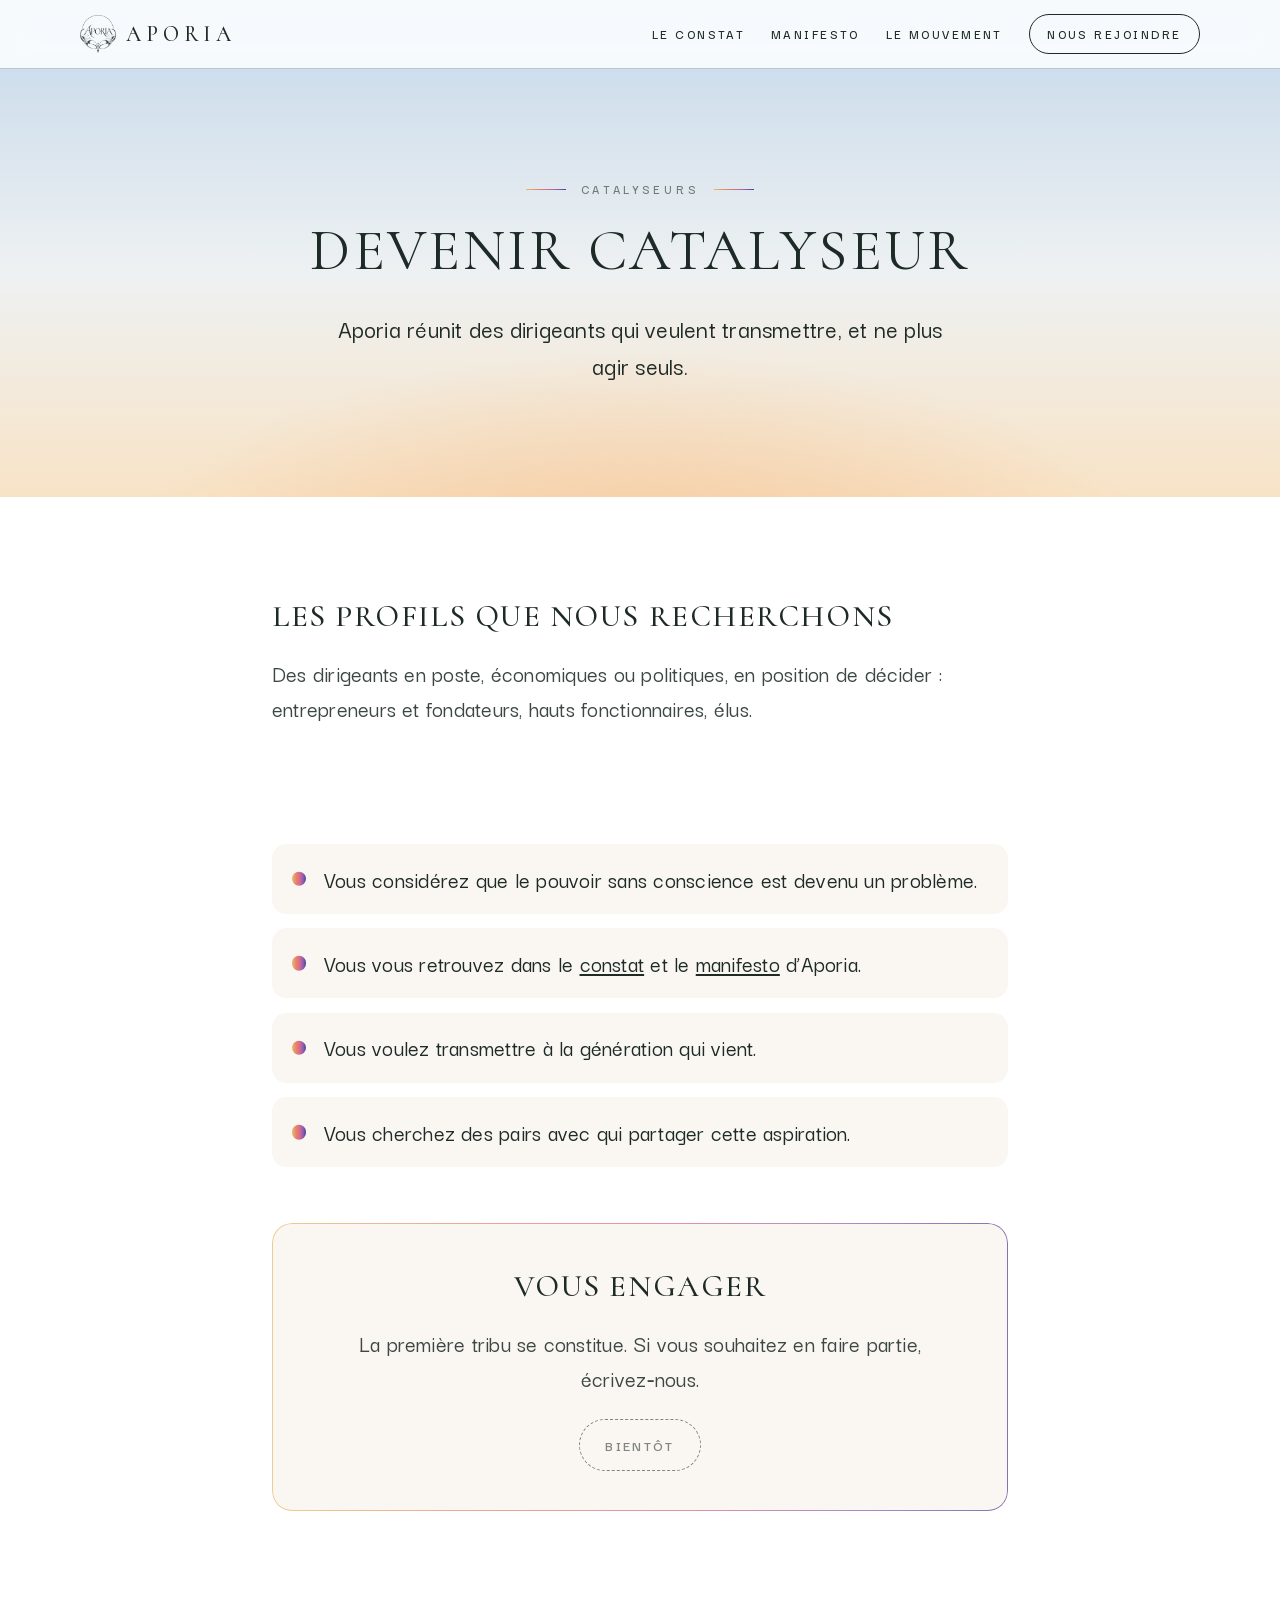
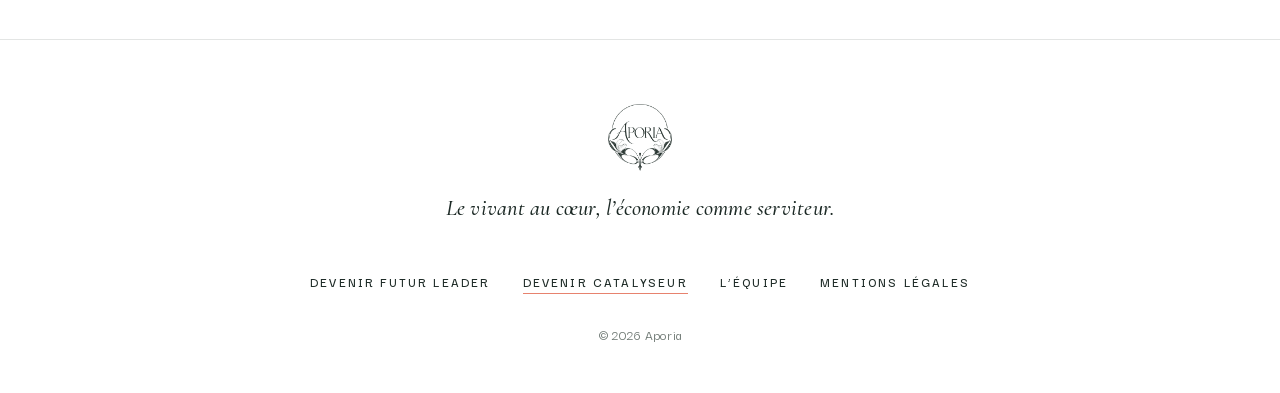
==== catalyseur.html @ 9ee95d1a "Contenu v2 validé : page principale en 6 sections et 4 pages annexes Page principale : accroche, con" ====
<!doctype html>
<html lang="fr" class="no-js">
<head>
  <meta charset="utf-8">
  <meta name="viewport" content="width=device-width, initial-scale=1, viewport-fit=cover">
  <title>Devenir catalyseur · Aporia</title>
  <meta name="description" content="Aporia réunit des dirigeants qui veulent transmettre, et ne plus agir seuls.">
  <meta name="theme-color" content="#f6efe6">

  <meta property="og:type" content="website">
  <meta property="og:locale" content="fr_FR">
  <meta property="og:title" content="Devenir catalyseur · Aporia">
  <meta property="og:description" content="Aporia réunit des dirigeants qui veulent transmettre, et ne plus agir seuls.">
  <meta property="og:image" content="/assets/img/og-image.jpg">
  <meta name="twitter:card" content="summary_large_image">

  <link rel="icon" type="image/png" href="/assets/img/favicon.png">
  <link rel="apple-touch-icon" href="/assets/img/apple-touch-icon.png">
  <link rel="preload" href="/assets/fonts/cormorant.woff2" as="font" type="font/woff2" crossorigin>
  <link rel="preload" href="/assets/fonts/darker-grotesque.woff2" as="font" type="font/woff2" crossorigin>
  <link rel="stylesheet" href="/css/style.css">
  <!-- Pas de "defer" : le script doit poser la classe "js" avant le premier affichage -->
  <script src="/js/main.js"></script>
</head>
<body>
  <a class="skip-link" href="#contenu">Aller au contenu</a>
  <div class="progress" aria-hidden="true"><span></span></div>

  <!-- ============================================================ EN-TÊTE -->
  <header class="site-header" data-header>
    <div class="site-header__inner">
      <a class="brand" href="/" aria-label="Aporia, page d’accueil">
        <img src="/assets/img/logo.png" alt="" width="454" height="480">
        <span>Aporia</span>
      </a>
      <button class="nav-toggle" type="button" aria-expanded="false" aria-controls="menu" data-nav-toggle>
        <span class="visually-hidden">Menu</span><span class="nav-toggle__bar"></span>
      </button>
      <nav class="nav" id="menu" aria-label="Navigation principale">
        <a href="/#constat">Le constat</a>
        <a href="/#manifesto">Manifesto</a>
        <a href="/#mouvement">Le mouvement</a>
        <a class="nav__cta" href="/#rejoindre">Nous rejoindre</a>
      </nav>
    </div>
  </header>

  <main id="contenu">
    <header class="page-hero">
      <p class="kicker kicker--center">Catalyseurs</p>
      <h1 class="title">Devenir catalyseur</h1>
      <p class="lead">Aporia réunit des dirigeants qui veulent transmettre, et ne plus agir seuls.</p>
    </header>

    <section class="page">
      <div class="container container--text">
        <h2 data-reveal>Les profils que nous recherchons</h2>
        <p data-reveal>Des dirigeants en poste, économiques ou politiques, en position de décider : entrepreneurs et fondateurs, hauts fonctionnaires, élus.</p>

        <h2 data-reveal>Vous reconnaissez‑vous ?</h2>
        <ul class="checklist">
          <li data-reveal style="--i:0">Vous considérez que le pouvoir sans conscience est devenu un problème.</li>
          <li data-reveal style="--i:1">Vous vous retrouvez dans le <a href="/#constat">constat</a> et le <a href="/#manifesto">manifesto</a> d’Aporia.</li>
          <li data-reveal style="--i:2">Vous voulez transmettre à la génération qui vient.</li>
          <li data-reveal style="--i:3">Vous cherchez des pairs avec qui partager cette aspiration.</li>
        </ul>

        <div class="notice" data-reveal>
          <h2>Vous engager</h2>
          <p>La première tribu se constitue. Si vous souhaitez en faire partie, écrivez‑nous.</p>
          <p><a class="btn" data-contact="Devenir catalyseur" href="/#rejoindre">Nous écrire</a></p>
        </div>
      </div>
    </section>
  </main>

  <!-- ============================================================ PIED DE PAGE -->
  <footer class="site-footer">
    <div class="container site-footer__inner">
      <a href="/" aria-label="Aporia, page d’accueil"><img src="/assets/img/logo.png" alt="Aporia" width="454" height="480" loading="lazy"></a>
      <p class="site-footer__baseline">Le vivant au cœur, l’économie comme serviteur.</p>
      <ul class="footer-links">
        <li><a href="/futur-leader.html">Devenir futur leader</a></li>
        <li><a href="/catalyseur.html" aria-current="page">Devenir catalyseur</a></li>
        <li><a href="/equipe.html">L’équipe</a></li>
        <li><a href="/mentions-legales.html">Mentions légales</a></li>
      </ul>
      <p class="site-footer__note">© <span data-year>2026</span> Aporia</p>
    </div>
  </footer>
</body>
</html>
---- css/style.css ----
/* ==========================================================================
   APORIA · feuille de style (commune à toutes les pages)
   Charte issue du deck : ciel d'aube (bleu, or, corail, violet), titres en
   capitales serif fines, texte en grotesque aérée, beaucoup de blanc.

   1. Polices        5. En-tête           9. Le mouvement      13. Pages annexes
   2. Variables      6. Accueil (ciel)   10. Contact (aube)    14. Animations
   3. Base           7. Sections         11. Pied de page      15. Responsive
   4. Utilitaires    8. Manifesto        12. Le nom
   ========================================================================== */

/* 1. Polices (hébergées sur le site, aucun appel externe) ----------------- */
@font-face {
  font-family: "Cormorant";
  src: url("../assets/fonts/cormorant.woff2") format("woff2");
  font-weight: 300 600; font-style: normal; font-display: swap;
}
@font-face {
  font-family: "Cormorant";
  src: url("../assets/fonts/cormorant-italic.woff2") format("woff2");
  font-weight: 300 600; font-style: italic; font-display: swap;
}
@font-face {
  font-family: "Darker Grotesque";
  src: url("../assets/fonts/darker-grotesque.woff2") format("woff2");
  font-weight: 300 700; font-style: normal; font-display: swap;
}

/* 2. Variables : modifier ici couleurs, polices et espacements ------------ */
:root {
  /* Encre et papier */
  --ink: #1d2a26;          /* vert très sombre des titres du deck */
  --ink-2: #3c4743;
  --muted: #6f7974;
  --line: rgba(29, 42, 38, .12);
  --paper: #ffffff;
  --paper-warm: #faf6f1;
  --night: #16152a;
  --night-2: #24203f;

  /* Ciel d'aube */
  --sky: #a9c5e0;
  --gold: #e8bc66;
  --coral: #e7826e;
  --rose: #d76b88;
  --violet: #8d5cb6;
  --indigo: #4f3f97;
  --dawn: linear-gradient(90deg, var(--gold), var(--coral) 30%, var(--rose) 55%, var(--violet) 80%, var(--indigo));

  /* Typographie */
  --serif: "Cormorant", "Cormorant Garamond", Garamond, Georgia, serif;
  --sans: "Darker Grotesque", "Avenir Next", "Segoe UI", system-ui, sans-serif;
  --fs-body: clamp(1.25rem, 1.12rem + .45vw, 1.45rem);
  --fs-lead: clamp(1.3rem, 1.15rem + .6vw, 1.6rem);
  --fs-h2: clamp(2.2rem, 1.6rem + 2.6vw, 4rem);
  --fs-h3: clamp(1.5rem, 1.3rem + .8vw, 2rem);

  /* Mise en page */
  --gutter: clamp(1.25rem, 4vw, 3rem);
  --max: 72rem;
  --max-text: 46rem;
  --section-y: clamp(5rem, 10vw, 9rem);
  --radius: 1.25rem;
  --ease: cubic-bezier(.22, .61, .36, 1);
  --header-h: 4.25rem;
}

/* 3. Base ------------------------------------------------------------------ */
*, *::before, *::after { box-sizing: border-box; }
html { scroll-behavior: smooth; scroll-padding-top: var(--header-h); -webkit-text-size-adjust: 100%; }
body {
  margin: 0;
  background: var(--paper);
  color: var(--ink-2);
  font-family: var(--sans);
  font-size: var(--fs-body);
  font-weight: 500;
  line-height: 1.5;
  letter-spacing: .01em;
  text-rendering: optimizeLegibility;
  -webkit-font-smoothing: antialiased;
}
img { max-width: 100%; height: auto; display: block; }
a { color: inherit; }
h1, h2, h3, h4 { color: var(--ink); margin: 0; font-weight: 400; }
p { margin: 0 0 1em; }
sup { font-size: .55em; line-height: 0; vertical-align: .7em; }
strong { color: var(--ink); font-weight: 650; }
::selection { background: rgba(231, 130, 110, .25); }
:focus-visible { outline: 2px solid var(--coral); outline-offset: 3px; border-radius: 4px; }

/* 4. Utilitaires ----------------------------------------------------------- */
.container { width: 100%; max-width: var(--max); margin-inline: auto; padding-inline: var(--gutter); }
.container--text { max-width: calc(var(--max-text) + 2 * var(--gutter)); }
.visually-hidden { position: absolute !important; width: 1px; height: 1px; overflow: hidden; clip: rect(0 0 0 0); white-space: nowrap; }
.skip-link { position: absolute; left: 1rem; top: -4rem; z-index: 100; background: var(--ink); color: #fff; padding: .6rem 1rem; border-radius: .5rem; text-decoration: none; }
.skip-link:focus { top: 1rem; }

.kicker {
  display: inline-flex; align-items: center; gap: .9rem;
  margin: 0 0 1.25rem;
  font-family: var(--sans); font-size: .82rem; font-weight: 600; letter-spacing: .28em; text-transform: uppercase;
  color: var(--muted);
}
.kicker::before { content: ""; width: 2.5rem; height: 1px; background: var(--dawn); }
.kicker--light { color: rgba(255, 255, 255, .75); }
.kicker--center { display: flex; justify-content: center; }
.kicker--center::after { content: ""; width: 2.5rem; height: 1px; background: var(--dawn); }

.title {
  font-family: var(--serif);
  font-size: var(--fs-h2);
  font-weight: 400;
  line-height: 1.05;
  letter-spacing: .04em;
  text-transform: uppercase;
  text-wrap: balance;
}
.lead { font-size: var(--fs-lead); line-height: 1.45; color: var(--ink); max-width: 44rem; margin-top: 1.75rem; text-wrap: pretty; }
.prose p { text-wrap: pretty; }
.prose--narrow { max-width: var(--max-text); }

.statement {
  font-family: var(--serif); font-style: italic; font-weight: 400;
  font-size: clamp(1.5rem, 1.2rem + 1.2vw, 2.25rem); line-height: 1.3;
  color: var(--ink); max-width: 50rem; margin: 0 auto; text-align: center; text-wrap: balance;
}

.btn {
  display: inline-flex; align-items: center; justify-content: center; gap: .5rem;
  padding: .85rem 1.6rem; border-radius: 999px;
  font-size: .92rem; font-weight: 650; letter-spacing: .16em; text-transform: uppercase; text-decoration: none;
  color: var(--ink); border: 1px solid var(--ink);
  transition: color .35s var(--ease), background-color .35s var(--ease), border-color .35s var(--ease);
}
.btn:hover { background: var(--ink); color: #fff; }
.btn--light { color: #fff; border-color: rgba(255, 255, 255, .8); }
.btn--light:hover { background: #fff; color: var(--ink); }
.btn.is-soon { opacity: .55; pointer-events: none; border-style: dashed; }

/* 5. En-tête --------------------------------------------------------------- */
.progress { position: fixed; inset: 0 0 auto; height: 2px; z-index: 60; pointer-events: none; }
.progress span { display: block; height: 100%; background: var(--dawn); transform-origin: 0 50%; transform: scaleX(var(--progress, 0)); }

.site-header {
  position: fixed; inset: 0 0 auto; z-index: 50;
  padding-top: env(safe-area-inset-top, 0px);
  transition: background-color .4s var(--ease), box-shadow .4s var(--ease);
}
.site-header__inner {
  max-width: calc(var(--max) + 4rem); margin-inline: auto; padding-inline: var(--gutter);
  height: var(--header-h); display: flex; align-items: center; justify-content: space-between; gap: 2rem;
}
.site-header.is-solid { background: rgba(255, 255, 255, .85); backdrop-filter: blur(14px) saturate(1.4); -webkit-backdrop-filter: blur(14px) saturate(1.4); box-shadow: 0 1px 0 var(--line); }
.brand {
  display: inline-flex; align-items: center; gap: .65rem; text-decoration: none;
  font-family: var(--serif); font-size: 1.35rem; font-weight: 500; letter-spacing: .22em; text-transform: uppercase; color: var(--ink);
  opacity: 0; transform: translateY(-6px); transition: opacity .4s var(--ease), transform .4s var(--ease);
}
.site-header.is-solid .brand { opacity: 1; transform: none; }
.brand img { width: 2.25rem; height: auto; }

.nav { display: flex; align-items: center; gap: clamp(1rem, 2vw, 2rem); }
.nav a {
  position: relative; text-decoration: none; color: var(--ink);
  font-size: .85rem; font-weight: 600; letter-spacing: .18em; text-transform: uppercase; padding-block: .4rem;
}
.nav a::after {
  content: ""; position: absolute; left: 0; right: 0; bottom: 0; height: 1px; background: var(--dawn);
  transform: scaleX(0); transform-origin: left; transition: transform .45s var(--ease);
}
.nav a:hover::after, .nav a.is-active::after { transform: scaleX(1); }
.nav .nav__cta { padding: .55rem 1.1rem; border: 1px solid var(--ink); border-radius: 999px; transition: background-color .3s, color .3s; }
.nav .nav__cta::after { display: none; }
.nav .nav__cta:hover { background: var(--ink); color: #fff; }

.nav-toggle { display: none; width: 2.75rem; height: 2.75rem; border: 0; background: none; cursor: pointer; position: relative; }
.nav-toggle__bar, .nav-toggle__bar::before, .nav-toggle__bar::after {
  position: absolute; left: 50%; width: 1.5rem; height: 1px; background: var(--ink); translate: -50% 0; transition: transform .35s var(--ease), opacity .2s;
}
.nav-toggle__bar { top: 50%; }
.nav-toggle__bar::before, .nav-toggle__bar::after { content: ""; left: 0; translate: 0 0; }
.nav-toggle__bar::before { transform: translateY(-7px); }
.nav-toggle__bar::after { transform: translateY(7px); }
.nav-toggle[aria-expanded="true"] .nav-toggle__bar { background: transparent; }
.nav-toggle[aria-expanded="true"] .nav-toggle__bar::before { transform: rotate(45deg); }
.nav-toggle[aria-expanded="true"] .nav-toggle__bar::after { transform: rotate(-45deg); }

/* 6. Accueil : ciel d'aube animé ------------------------------------------- */
.hero {
  position: relative; min-height: 100svh; display: grid; place-items: center;
  overflow: hidden; isolation: isolate; text-align: center;
  padding: calc(var(--header-h) + 2rem) var(--gutter) 6rem;
}
.hero__sky {
  position: absolute; inset: 0; z-index: -1;
  background: linear-gradient(180deg,
    #9dbcdc 0%, #c3d7ea 22%, #eef1f2 42%, #f8e3c6 60%, #f4bb87 74%, #e98c76 84%, #b9739a 93%, #6d64a6 100%);
}
.hero__rays {
  position: absolute; inset: -20% -10% 0; opacity: .32; mix-blend-mode: soft-light;
  background: repeating-conic-gradient(from 180deg at 50% 0%, rgba(255,255,255,.55) 0deg 3deg, transparent 3deg 9deg);
  -webkit-mask-image: linear-gradient(180deg, #000 0%, transparent 60%);
          mask-image: linear-gradient(180deg, #000 0%, transparent 60%);
  animation: rays 40s linear infinite alternate;
}
.hero__sun {
  position: absolute; left: 50%; bottom: -14vmin; width: 70vmin; aspect-ratio: 1; border-radius: 50%;
  translate: -50% calc(var(--hero-shift, 0) * -18vmin);
  background: radial-gradient(circle, #fff7e0 0%, #ffd9a0 12%, rgba(255, 170, 120, .55) 30%, rgba(235, 120, 110, .2) 52%, transparent 70%);
  filter: blur(2px);
  animation: breathe 9s ease-in-out infinite;
}
.hero__haze {
  position: absolute; inset: auto 0 0; height: 45%;
  background: linear-gradient(180deg, transparent, rgba(255, 255, 255, .25));
}
.hero__content { max-width: 52rem; translate: 0 calc(var(--hero-shift, 0) * 6rem); opacity: calc(1 - var(--hero-shift, 0) * 1.2); }
.hero__logo { width: clamp(10rem, 20vw, 15rem); margin: 0 auto clamp(2rem, 5vh, 3rem); }
.hero__title { font-family: var(--serif); font-weight: 400; font-size: clamp(1.45rem, 1rem + 2.1vw, 2.6rem); line-height: 1.3; letter-spacing: .02em; color: var(--ink); text-wrap: balance; }
.hero__line { display: block; }
.hero__title em { font-style: italic; }
.hero__sub { max-width: 36rem; margin: clamp(1.5rem, 4vh, 2.25rem) auto 0; font-size: var(--fs-lead); line-height: 1.4; color: var(--ink); text-wrap: balance; }
.hero__cta {
  display: inline-flex; flex-direction: column; align-items: center; gap: .75rem; margin-top: clamp(2.5rem, 7vh, 4rem);
  font-size: .8rem; font-weight: 600; letter-spacing: .3em; text-transform: uppercase; text-decoration: none; color: var(--ink);
}
.hero__cta svg { animation: nudge 2.4s ease-in-out infinite; }

/* 7. Sections et constat ------------------------------------------------------ */
.section { padding-block: var(--section-y); position: relative; }
.section--warm { background: var(--paper-warm); }
.section-head { margin-bottom: clamp(2.5rem, 6vw, 4.5rem); }
.section-head--center { text-align: center; }
.section-head--center .lead { margin-inline: auto; }

.triad-intro { margin-top: clamp(2.5rem, 5vw, 3.5rem); color: var(--ink); font-weight: 600; }
.triad { list-style: none; padding: 0; margin: 1.5rem 0 0; display: grid; grid-template-columns: repeat(3, minmax(0, 1fr)); gap: clamp(1rem, 2.5vw, 2rem); }
.triad__item {
  position: relative; padding: clamp(1.75rem, 3vw, 2.5rem); background: var(--paper); border-radius: var(--radius);
  box-shadow: 0 1px 0 var(--line), 0 30px 60px -40px rgba(79, 63, 151, .35);
  overflow: hidden;
}
.triad__item::before { content: ""; position: absolute; inset: 0 0 auto; height: 3px; background: var(--dawn); }
.triad__num { display: block; font-family: var(--serif); font-size: 1rem; letter-spacing: .3em; color: var(--muted); margin-bottom: 1.25rem; }
.triad__item h3 { font-family: var(--serif); font-size: clamp(2rem, 1.6rem + 1.2vw, 2.75rem); font-weight: 400; letter-spacing: .04em; text-transform: uppercase; margin-bottom: 1rem; }
.triad__item p { margin: 0; }

/* 8. Manifesto -------------------------------------------------------------- */
.section--night {
  background:
    radial-gradient(ellipse 80% 50% at 50% 115%, rgba(231, 130, 110, .35), transparent 70%),
    radial-gradient(ellipse 60% 40% at 85% -10%, rgba(141, 92, 182, .35), transparent 70%),
    linear-gradient(180deg, var(--night), var(--night-2));
  color: rgba(255, 255, 255, .85);
}
.manifesto { text-align: center; }
.manifesto__line {
  font-family: var(--serif); font-size: clamp(1.45rem, 1.1rem + 1.3vw, 2.3rem); line-height: 1.35; color: #fff; margin: 0 auto 1.3em;
  max-width: 44rem; text-wrap: balance;
}
.manifesto__line:last-child { margin-bottom: 0; }
.manifesto__line--accent { font-style: italic; color: #ffd9a8; font-size: clamp(1.8rem, 1.3rem + 2vw, 3rem); }
.js .manifesto__line { opacity: .2; transition: opacity .9s var(--ease); }
.js .manifesto__line.is-lit { opacity: 1; }

/* 9. Le mouvement : deux membres et ce qui les relie ------------------------- */
.alliance {
  display: grid; grid-template-columns: minmax(0, 1fr) minmax(11rem, 14rem) minmax(0, 1fr);
  align-items: center; gap: clamp(1rem, 2.5vw, 2rem);
}
.member {
  position: relative; height: 100%; padding: clamp(2rem, 3.5vw, 3rem); border-radius: var(--radius);
  background: var(--paper); box-shadow: 0 1px 0 var(--line), 0 30px 60px -40px rgba(79, 63, 151, .35); overflow: hidden;
}
.member::after {
  content: ""; position: absolute; width: 18rem; aspect-ratio: 1; right: -8rem; top: -8rem; border-radius: 50%;
  background: radial-gradient(circle, var(--tone, var(--gold)), transparent 68%); opacity: .25;
}
.member--leaders { --tone: var(--violet); }
.member h3 { position: relative; font-family: var(--serif); font-size: clamp(1.45rem, 1.25rem + .7vw, 1.85rem); font-weight: 500; letter-spacing: .05em; text-transform: uppercase; line-height: 1.15; margin-bottom: 1.25rem; }
.member p { position: relative; margin: 0; }

.bridge { position: relative; text-align: center; padding-block: 2rem; }
.bridge::before {
  content: ""; position: absolute; left: -2rem; right: -2rem; top: 50%; height: 1px; background: var(--dawn); z-index: 0;
}
.bridge__box { position: relative; z-index: 1; background: var(--paper-warm); padding: 1.25rem .25rem; }
.bridge h3 { font-family: var(--sans); font-size: .8rem; font-weight: 650; letter-spacing: .26em; text-transform: uppercase; color: var(--muted); margin-bottom: .75rem; }
.bridge p { font-family: var(--serif); font-style: italic; font-size: clamp(1.3rem, 1.15rem + .5vw, 1.6rem); line-height: 1.3; color: var(--ink); margin: 0; }

/* 10. Contact : ciel d'aube ---------------------------------------------------- */
.dawn { position: relative; isolation: isolate; overflow: hidden; padding-block: clamp(6rem, 14vw, 10rem); text-align: center; color: #fff; }
.dawn__sky {
  position: absolute; inset: 0; z-index: -1;
  background:
    radial-gradient(ellipse 70% 45% at 50% 100%, rgba(255, 214, 160, .85), transparent 70%),
    linear-gradient(180deg, #2a2456 0%, #5b4692 30%, #b56a9a 62%, #ec8f74 85%, #f7c48a 100%);
}
.dawn .title { color: #fff; margin-bottom: 1.5rem; }
.dawn__logo { width: 6.5rem; margin: 0 auto 2.5rem; }
.dawn__text { font-size: var(--fs-lead); color: rgba(255, 255, 255, .95); margin-bottom: 2.25rem; }

/* 11. Pied de page --------------------------------------------------------------- */
.site-footer { padding-block: 4rem calc(3rem + env(safe-area-inset-bottom, 0px)); border-top: 1px solid var(--line); text-align: center; }
.site-footer__inner { display: flex; flex-direction: column; align-items: center; gap: .75rem; }
.site-footer img { width: 4rem; margin-bottom: .5rem; }
.site-footer__baseline { font-family: var(--serif); font-style: italic; font-size: 1.4rem; color: var(--ink); margin: 0; }
.footer-links { display: flex; flex-wrap: wrap; justify-content: center; gap: .5rem 2rem; margin: 1.5rem 0 1rem; padding: 0; list-style: none; }
.footer-links a {
  font-size: .85rem; font-weight: 600; letter-spacing: .16em; text-transform: uppercase; text-decoration: none; color: var(--ink);
  background: linear-gradient(var(--coral), var(--coral)) 0 100% / 0 1px no-repeat; padding-bottom: .2rem;
  transition: background-size .4s var(--ease);
}
.footer-links a:hover, .footer-links a[aria-current="page"] { background-size: 100% 1px; }
.site-footer__note { font-size: .9rem; color: var(--muted); margin: 0; }

/* 12. Le nom : bandeau de transition ------------------------------------------- */
.etymology { display: grid; grid-template-columns: minmax(0, 5fr) minmax(0, 7fr); gap: clamp(2rem, 6vw, 6rem); align-items: center; }
.greek {
  font-family: var(--serif); font-weight: 300; font-size: clamp(4rem, 3rem + 5vw, 7.5rem); line-height: 1; margin: 0 0 1rem;
  background: var(--dawn); -webkit-background-clip: text; background-clip: text; color: transparent;
}
.literal { font-family: var(--serif); font-style: italic; font-size: 1.6rem; color: var(--ink); margin: 0; }
.etymology__text p:last-child { margin-bottom: 0; }
.etymology__text .statement { text-align: left; margin: 1.5rem 0 0; font-size: clamp(1.35rem, 1.15rem + .8vw, 1.85rem); }

/* 13. Pages annexes --------------------------------------------------------------- */
.page-hero {
  position: relative; isolation: isolate; overflow: hidden; text-align: center;
  padding: calc(var(--header-h) + clamp(4rem, 10vw, 7rem)) var(--gutter) clamp(3.5rem, 8vw, 5.5rem);
}
.page-hero::before {
  content: ""; position: absolute; inset: 0; z-index: -1;
  background:
    radial-gradient(ellipse 60% 70% at 50% 120%, rgba(244, 187, 135, .7), transparent 70%),
    linear-gradient(180deg, #c3d7ea 0%, #eef1f2 55%, #f8e3c6 100%);
}
.page-hero .lead { margin-inline: auto; }
.page { padding-block: clamp(3.5rem, 8vw, 6rem) var(--section-y); }
.page h2 {
  font-family: var(--serif); font-size: var(--fs-h3); font-weight: 500; letter-spacing: .05em; text-transform: uppercase;
  margin: clamp(2.5rem, 5vw, 3.5rem) 0 1rem;
}
.page h2:first-child { margin-top: 0; }
.page ul { padding-left: 1.2em; margin: 0 0 1em; }
.page li { margin-bottom: .4em; }

.checklist { list-style: none; padding: 0 !important; display: grid; gap: .9rem; }
.checklist li { position: relative; padding: 1.1rem 1.25rem 1.1rem 3.25rem; margin: 0 !important; border-radius: .9rem; background: var(--paper-warm); color: var(--ink); }
.checklist li::before {
  content: ""; position: absolute; left: 1.25rem; top: 50%; translate: 0 -50%; width: .9rem; height: .9rem; border-radius: 50%;
  background: var(--dawn);
}

.notice {
  margin-top: clamp(2.5rem, 5vw, 3.5rem); padding: clamp(1.75rem, 4vw, 2.5rem); border-radius: var(--radius); text-align: center;
  background: var(--paper-warm); position: relative;
}
.notice::before { content: ""; position: absolute; inset: 0; border-radius: inherit; padding: 1px; background: var(--dawn); -webkit-mask: linear-gradient(#000 0 0) content-box, linear-gradient(#000 0 0); -webkit-mask-composite: xor; mask-composite: exclude; opacity: .7; pointer-events: none; }
.notice h2 { margin-top: 0; }
.notice p { margin-bottom: 1.5rem; }
.notice p:last-child { margin-bottom: 0; }

.team { list-style: none; margin: 0; padding: 0; display: grid; grid-template-columns: repeat(3, minmax(0, 1fr)); gap: clamp(1.5rem, 3vw, 2.5rem); }
.person { text-align: center; }
.person__photo {
  width: clamp(9rem, 16vw, 11rem); aspect-ratio: 1; margin: 0 auto 1.5rem; border-radius: 50%;
  display: grid; place-items: center; position: relative;
  background: radial-gradient(circle at 50% 120%, rgba(244, 187, 135, .55), transparent 65%), linear-gradient(180deg, #e4eef6, #faf6f1);
  font-family: var(--serif); font-size: 3rem; color: rgba(29, 42, 38, .35);
}
.person__photo::before { content: ""; position: absolute; inset: 0; border-radius: 50%; padding: 1px; background: var(--dawn); -webkit-mask: linear-gradient(#000 0 0) content-box, linear-gradient(#000 0 0); -webkit-mask-composite: xor; mask-composite: exclude; }
.person h2 { margin: 0 0 .35rem; }
.person__role { font-size: .82rem; font-weight: 650; letter-spacing: .24em; text-transform: uppercase; color: var(--muted); margin-bottom: 1rem; }
.person__story { font-family: var(--serif); font-style: italic; color: var(--muted); margin: 0; }

.legal h2 { font-size: 1.35rem; }
.legal address { font-style: normal; }

/* 14. Animations -------------------------------------------------------------------- */
.js [data-reveal] { opacity: 0; transform: translateY(28px); transition: opacity 1s var(--ease), transform 1s var(--ease); transition-delay: calc(var(--i, 0) * 110ms); }
.js [data-reveal].is-visible { opacity: 1; transform: none; }
.js .hero__logo, .js .hero__line, .js .hero__sub, .js .hero__cta { opacity: 0; animation: rise 1.4s var(--ease) forwards; }
.js .hero__line:nth-child(1) { animation-delay: .35s; }
.js .hero__line:nth-child(2) { animation-delay: .6s; }
.js .hero__sub { animation-delay: .9s; }
.js .hero__cta { animation-delay: 1.2s; }

@keyframes rise { from { opacity: 0; transform: translateY(18px); filter: blur(4px); } to { opacity: 1; transform: none; filter: none; } }
@keyframes rays { from { transform: rotate(-4deg); } to { transform: rotate(4deg); } }
@keyframes breathe { 0%, 100% { scale: 1; opacity: .95; } 50% { scale: 1.06; opacity: 1; } }
@keyframes nudge { 0%, 100% { transform: translateY(0); } 50% { transform: translateY(6px); } }

@media (prefers-reduced-motion: reduce) {
  html { scroll-behavior: auto; }
  *, *::before, *::after { animation-duration: .01ms !important; animation-iteration-count: 1 !important; transition-duration: .01ms !important; }
  .js [data-reveal], .js .manifesto__line { opacity: 1; transform: none; }
  .hero__content, .hero__sun { translate: none; }
}

/* 15. Responsive ---------------------------------------------------------------------- */
@media (max-width: 64rem) {
  .alliance { grid-template-columns: 1fr; gap: 0; }
  .member { height: auto; }
  .bridge { padding-block: 1.5rem; }
  .bridge::before { left: 50%; right: auto; top: -1rem; bottom: -1rem; width: 1px; height: auto; background: linear-gradient(180deg, var(--gold), var(--violet)); }
  .bridge__box { max-width: 26rem; margin-inline: auto; }
}

@media (max-width: 56rem) {
  .nav-toggle { display: block; z-index: 2; }
  .brand { opacity: 1; transform: none; }
  .nav {
    position: fixed; inset: 0; z-index: 1; flex-direction: column; justify-content: center; gap: 1.6rem;
    padding: calc(var(--header-h) + env(safe-area-inset-top, 0px)) var(--gutter) calc(2rem + env(safe-area-inset-bottom, 0px));
    background: rgba(250, 246, 241, .97); backdrop-filter: blur(10px); -webkit-backdrop-filter: blur(10px);
    opacity: 0; visibility: hidden; transition: opacity .4s var(--ease), visibility .4s;
  }
  .nav.is-open { opacity: 1; visibility: visible; }
  .nav a { font-size: 1.05rem; }
  .site-header:not(.is-solid) .brand { opacity: 0; }
  .etymology, .triad, .team { grid-template-columns: 1fr; }
  .team { gap: 3.5rem; }
}

@media (max-width: 34rem) {
  .hero__line { display: inline; }
}
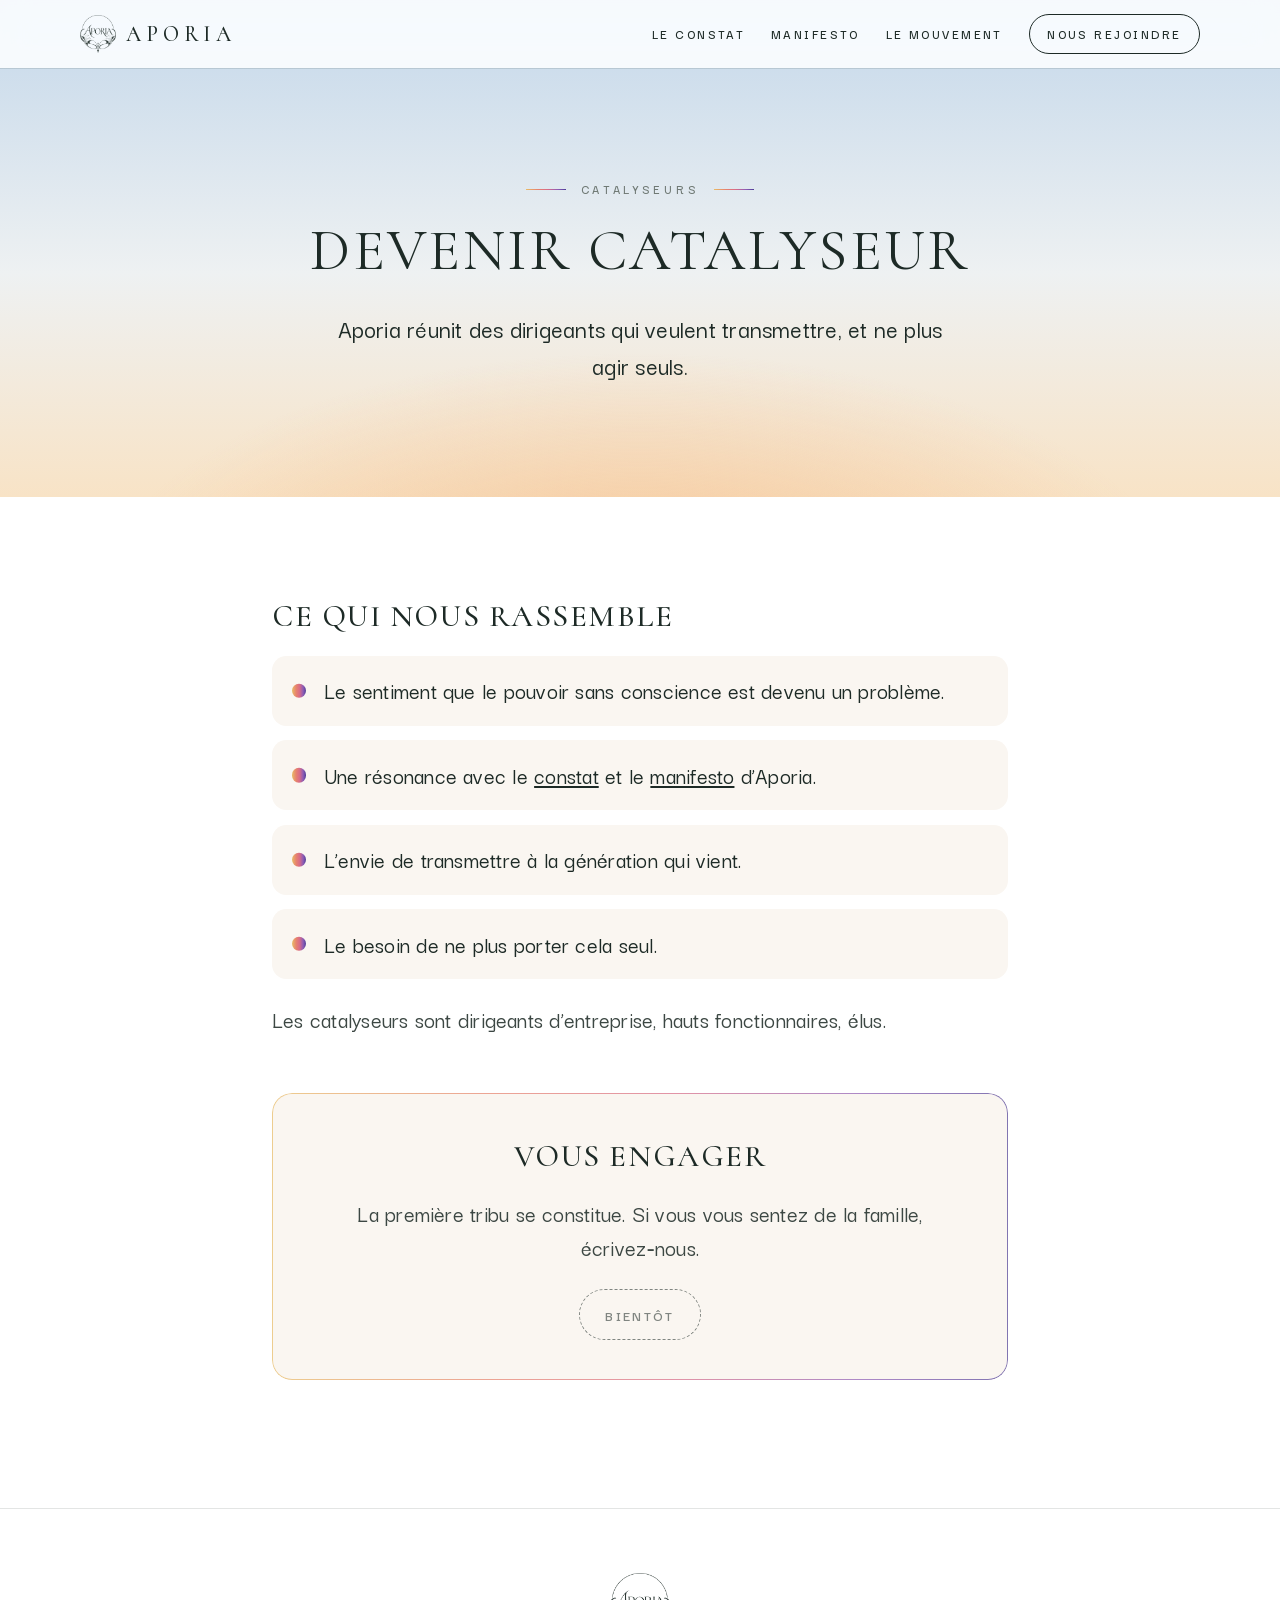
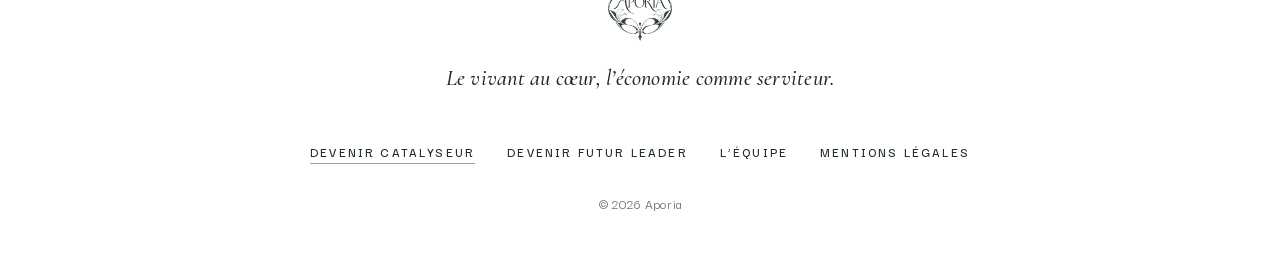
==== commit 7d2f74db: "Nous rejoindre : Faire corps ; page catalyseur sur le ton de la résonance ; catalyseur avant futur l" ====
--- a/catalyseur.html
+++ b/catalyseur.html
@@ -11,10 +11,11 @@
   <meta property="og:locale" content="fr_FR">
   <meta property="og:title" content="Devenir catalyseur · Aporia">
   <meta property="og:description" content="Aporia réunit des dirigeants qui veulent transmettre, et ne plus agir seuls.">
-  <meta property="og:image" content="/assets/img/og-image.jpg">
+  <meta property="og:image" content="https://aporia-mouvement.netlify.app/assets/img/og-image.jpg">
   <meta name="twitter:card" content="summary_large_image">
 
-  <link rel="icon" type="image/png" href="/assets/img/favicon.png">
+  <link rel="icon" type="image/svg+xml" href="/assets/img/favicon.svg">
+  <link rel="icon" type="image/png" sizes="48x48" href="/assets/img/favicon.png">
   <link rel="apple-touch-icon" href="/assets/img/apple-touch-icon.png">
   <link rel="preload" href="/assets/fonts/cormorant.woff2" as="font" type="font/woff2" crossorigin>
   <link rel="preload" href="/assets/fonts/darker-grotesque.woff2" as="font" type="font/woff2" crossorigin>
@@ -54,20 +55,18 @@
 
     <section class="page">
       <div class="container container--text">
-        <h2 data-reveal>Les profils que nous recherchons</h2>
-        <p data-reveal>Des dirigeants en poste, économiques ou politiques, en position de décider : entrepreneurs et fondateurs, hauts fonctionnaires, élus.</p>
-
-        <h2 data-reveal>Vous reconnaissez‑vous ?</h2>
+        <h2 data-reveal>Ce qui nous rassemble</h2>
         <ul class="checklist">
-          <li data-reveal style="--i:0">Vous considérez que le pouvoir sans conscience est devenu un problème.</li>
-          <li data-reveal style="--i:1">Vous vous retrouvez dans le <a href="/#constat">constat</a> et le <a href="/#manifesto">manifesto</a> d’Aporia.</li>
-          <li data-reveal style="--i:2">Vous voulez transmettre à la génération qui vient.</li>
-          <li data-reveal style="--i:3">Vous cherchez des pairs avec qui partager cette aspiration.</li>
+          <li data-reveal style="--i:0">Le sentiment que le pouvoir sans conscience est devenu un problème.</li>
+          <li data-reveal style="--i:1">Une résonance avec le <a href="/#constat">constat</a> et le <a href="/#manifesto">manifesto</a> d’Aporia.</li>
+          <li data-reveal style="--i:2">L’envie de transmettre à la génération qui vient.</li>
+          <li data-reveal style="--i:3">Le besoin de ne plus porter cela seul.</li>
         </ul>
+        <p data-reveal>Les catalyseurs sont dirigeants d’entreprise, hauts fonctionnaires, élus.</p>
 
         <div class="notice" data-reveal>
           <h2>Vous engager</h2>
-          <p>La première tribu se constitue. Si vous souhaitez en faire partie, écrivez‑nous.</p>
+          <p>La première tribu se constitue. Si vous vous sentez de la famille, écrivez‑nous.</p>
           <p><a class="btn" data-contact="Devenir catalyseur" href="/#rejoindre">Nous écrire</a></p>
         </div>
       </div>
@@ -80,8 +79,8 @@
       <a href="/" aria-label="Aporia, page d’accueil"><img src="/assets/img/logo.png" alt="Aporia" width="454" height="480" loading="lazy"></a>
       <p class="site-footer__baseline">Le vivant au cœur, l’économie comme serviteur.</p>
       <ul class="footer-links">
+        <li><a href="/catalyseur.html" aria-current="page">Devenir catalyseur</a></li>
         <li><a href="/futur-leader.html">Devenir futur leader</a></li>
-        <li><a href="/catalyseur.html" aria-current="page">Devenir catalyseur</a></li>
         <li><a href="/equipe.html">L’équipe</a></li>
         <li><a href="/mentions-legales.html">Mentions légales</a></li>
       </ul>
--- a/css/style.css
+++ b/css/style.css
@@ -234,7 +234,23 @@
 .section-head--center { text-align: center; }
 .section-head--center .lead { margin-inline: auto; }
 
-.triad-intro { margin-top: clamp(2.5rem, 5vw, 3.5rem); color: var(--ink); font-weight: 600; }
+/* Le constat : quatre temps */
+.beats { list-style: none; margin: 0; padding: 0; border-top: 1px solid var(--line); }
+.beat {
+  display: grid; grid-template-columns: 4rem minmax(0, 6fr) minmax(0, 5fr); gap: clamp(1rem, 4vw, 4rem); align-items: baseline;
+  padding-block: clamp(2rem, 4vw, 3rem); border-bottom: 1px solid var(--line);
+}
+.beat__num { font-family: var(--sans); font-size: .85rem; font-weight: 650; letter-spacing: .2em; color: var(--coral); }
+.beat__claim {
+  margin: 0; font-family: var(--serif); font-weight: 400; color: var(--ink);
+  font-size: clamp(1.7rem, 1.3rem + 1.6vw, 2.7rem); line-height: 1.15; text-wrap: balance;
+}
+.beat__text { margin: 0; text-wrap: pretty; }
+.erased { margin-top: clamp(3.5rem, 7vw, 5.5rem); }
+.erased__intro { display: flex; gap: clamp(1rem, 4vw, 4rem); align-items: baseline; color: var(--ink); font-weight: 600; font-size: var(--fs-lead); margin: 0; }
+.erased__intro .beat__num { flex: none; width: 4rem; }
+.erased__close { margin-top: clamp(3rem, 6vw, 4.5rem); }
+.erased__close em { font-style: normal; background: var(--dawn); -webkit-background-clip: text; background-clip: text; color: transparent; }
 .triad { list-style: none; padding: 0; margin: 1.5rem 0 0; display: grid; grid-template-columns: repeat(3, minmax(0, 1fr)); gap: clamp(1rem, 2.5vw, 2rem); }
 .triad__item {
   position: relative; padding: clamp(1.75rem, 3vw, 2.5rem); background: var(--paper); border-radius: var(--radius);
@@ -287,6 +303,11 @@
 }
 .bridge__box { position: relative; z-index: 1; background: var(--paper-warm); padding: 1.25rem .25rem; }
 .bridge h3 { font-family: var(--sans); font-size: .8rem; font-weight: 650; letter-spacing: .26em; text-transform: uppercase; color: var(--muted); margin-bottom: .75rem; }
+.approach { max-width: 44rem; margin: clamp(3.5rem, 7vw, 5.5rem) auto 0; padding-top: clamp(2.5rem, 5vw, 3.5rem); border-top: 1px solid var(--line); text-align: center; }
+.approach .kicker { margin: 0 0 1rem; }
+.approach__title { font-family: var(--serif); font-size: clamp(1.6rem, 1.3rem + 1vw, 2.2rem); line-height: 1.2; margin: 0 0 1rem; }
+.approach__text { margin: 0; text-wrap: pretty; }
+.approach__text a { color: inherit; text-decoration-color: var(--gold); text-underline-offset: .2em; }
 .bridge p { font-family: var(--serif); font-style: italic; font-size: clamp(1.3rem, 1.15rem + .5vw, 1.6rem); line-height: 1.3; color: var(--ink); margin: 0; }
 
 /* 10. Contact : ciel d'aube ---------------------------------------------------- */
@@ -299,7 +320,7 @@
 }
 .dawn .title { color: #fff; margin-bottom: 1.5rem; }
 .dawn__logo { width: 6.5rem; margin: 0 auto 2.5rem; }
-.dawn__text { font-size: var(--fs-lead); color: rgba(255, 255, 255, .95); margin-bottom: 2.25rem; }
+.dawn__text { font-size: var(--fs-lead); color: rgba(255, 255, 255, .95); max-width: 38rem; margin: 0 auto 2.25rem; text-wrap: pretty; }
 
 /* 11. Pied de page --------------------------------------------------------------- */
 .site-footer { padding-block: 4rem calc(3rem + env(safe-area-inset-bottom, 0px)); border-top: 1px solid var(--line); text-align: center; }
@@ -371,9 +392,10 @@
   font-family: var(--serif); font-size: 3rem; color: rgba(29, 42, 38, .35);
 }
 .person__photo::before { content: ""; position: absolute; inset: 0; border-radius: 50%; padding: 1px; background: var(--dawn); -webkit-mask: linear-gradient(#000 0 0) content-box, linear-gradient(#000 0 0); -webkit-mask-composite: xor; mask-composite: exclude; }
-.person h2 { margin: 0 0 .35rem; }
+.person h2 { font-size: clamp(1.35rem, 1.05rem + .8vw, 1.75rem); white-space: nowrap; margin: 0 0 .35rem; }
 .person__role { font-size: .82rem; font-weight: 650; letter-spacing: .24em; text-transform: uppercase; color: var(--muted); margin-bottom: 1rem; }
-.person__story { font-family: var(--serif); font-style: italic; color: var(--muted); margin: 0; }
+.person__story { color: var(--ink); line-height: 1.55; margin: 0; text-wrap: pretty; }
+.person__story cite { font-style: italic; }
 
 .legal h2 { font-size: 1.35rem; }
 .legal address { font-style: normal; }
@@ -421,6 +443,9 @@
   .nav a { font-size: 1.05rem; }
   .site-header:not(.is-solid) .brand { opacity: 0; }
   .etymology, .triad, .team { grid-template-columns: 1fr; }
+  .beat { grid-template-columns: 1fr; gap: .75rem; }
+  .erased__intro { flex-direction: column; gap: .75rem; }
+  .erased__intro .beat__num { width: auto; }
   .team { gap: 3.5rem; }
 }
 
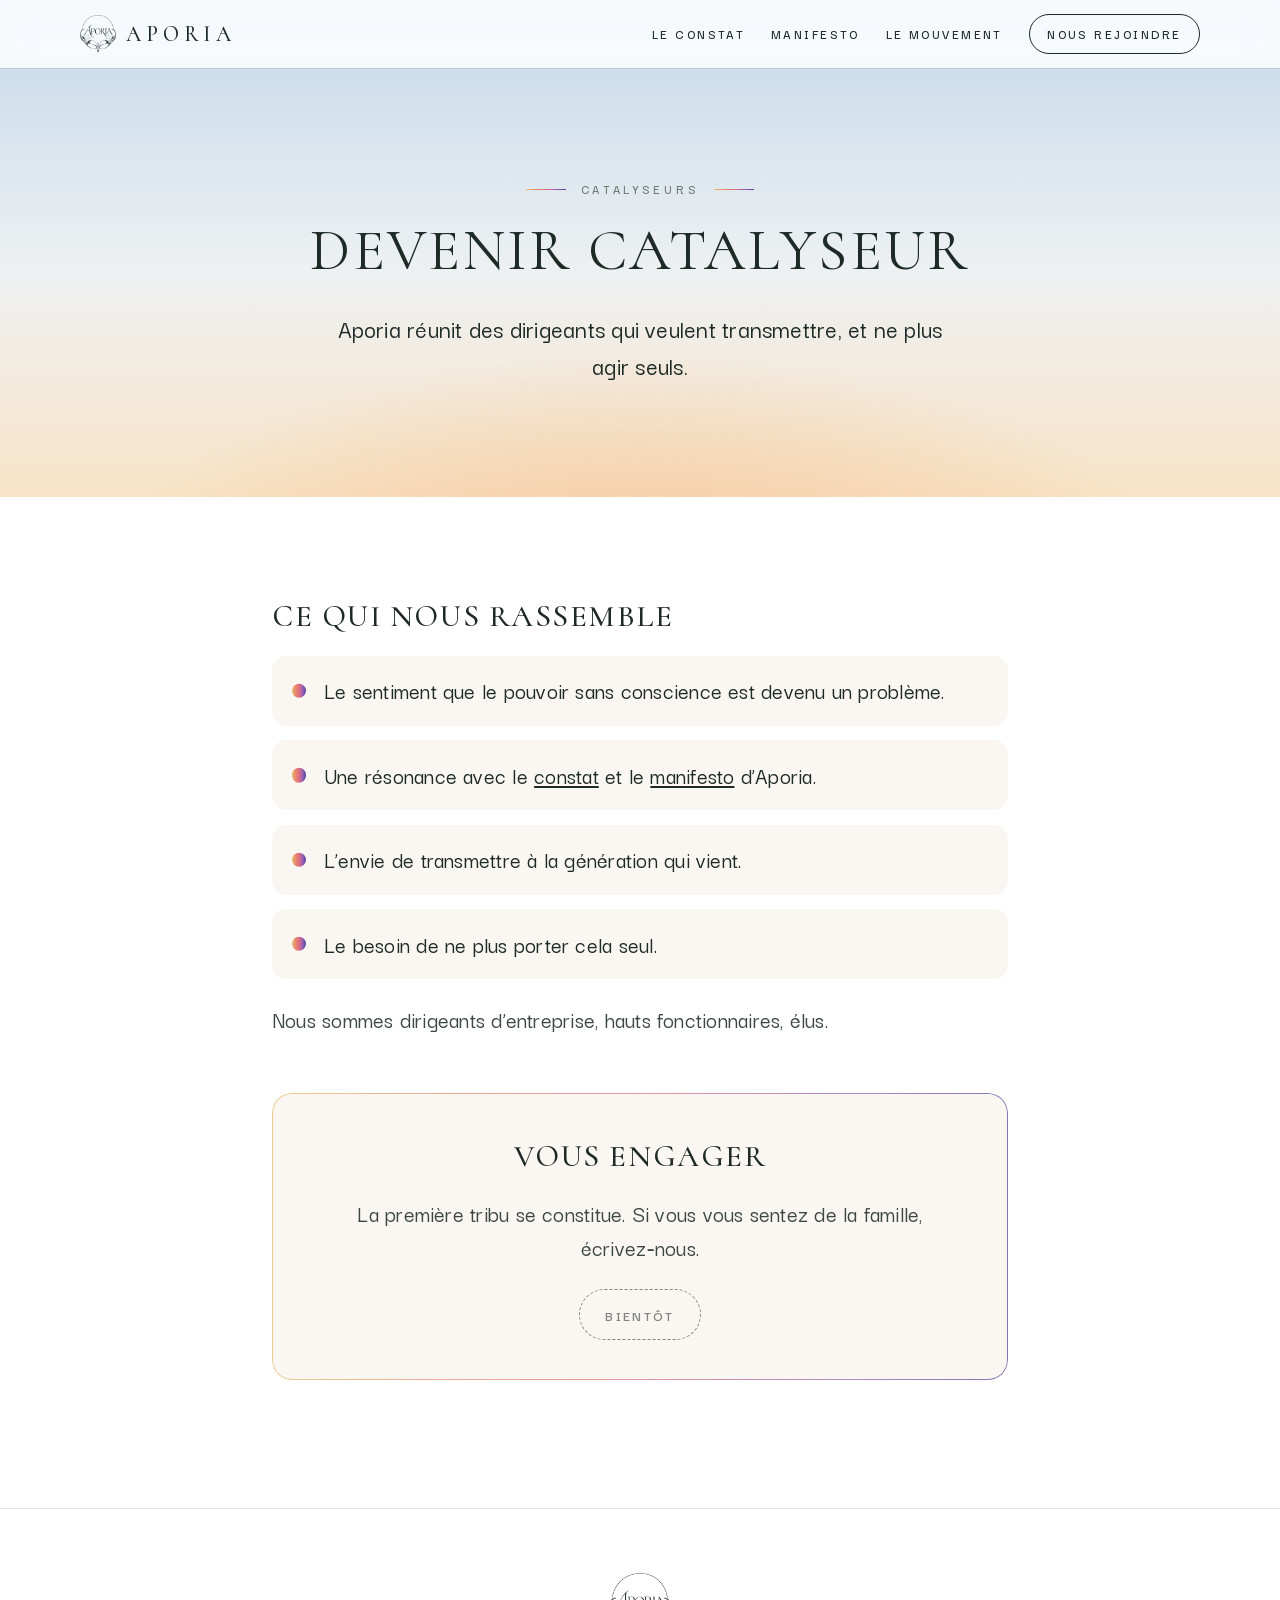
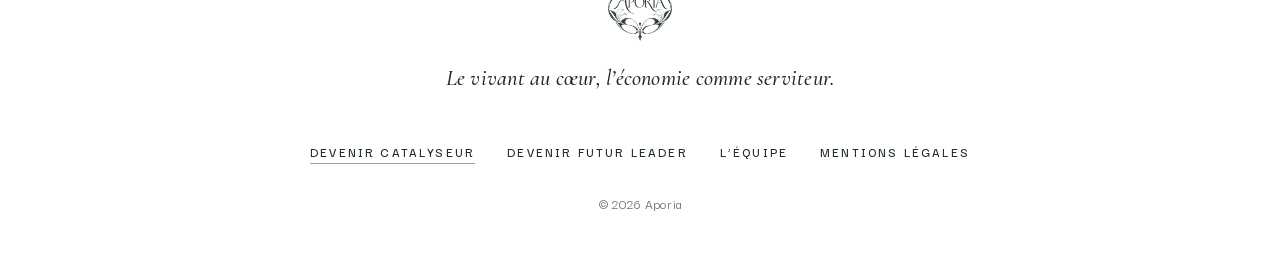
==== commit 22259004: "Page catalyseur : « Nous sommes dirigeants… » Co-Authored-By: Claude Opus 5.5 <noreply@anthropic.com" ====
--- a/catalyseur.html
+++ b/catalyseur.html
@@ -62,7 +62,7 @@
           <li data-reveal style="--i:2">L’envie de transmettre à la génération qui vient.</li>
           <li data-reveal style="--i:3">Le besoin de ne plus porter cela seul.</li>
         </ul>
-        <p data-reveal>Les catalyseurs sont dirigeants d’entreprise, hauts fonctionnaires, élus.</p>
+        <p data-reveal>Nous sommes dirigeants d’entreprise, hauts fonctionnaires, élus.</p>
 
         <div class="notice" data-reveal>
           <h2>Vous engager</h2>
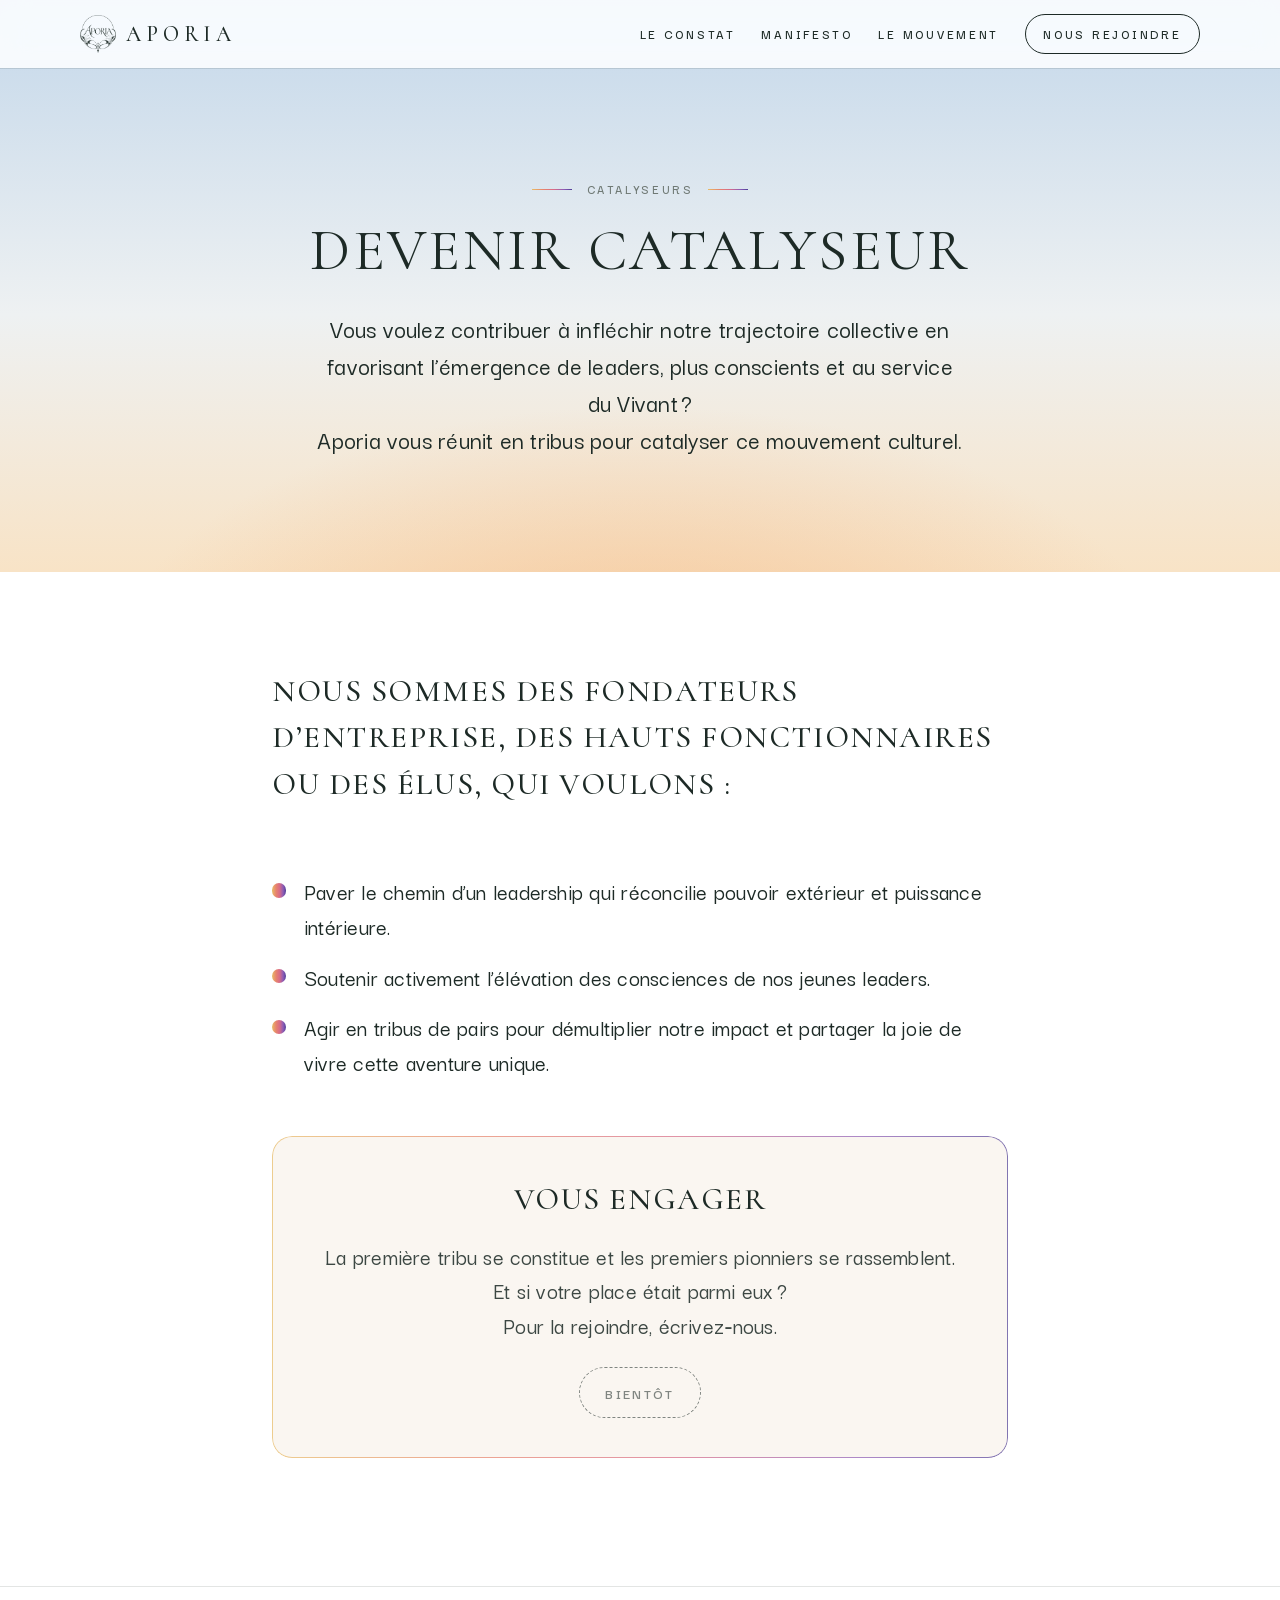
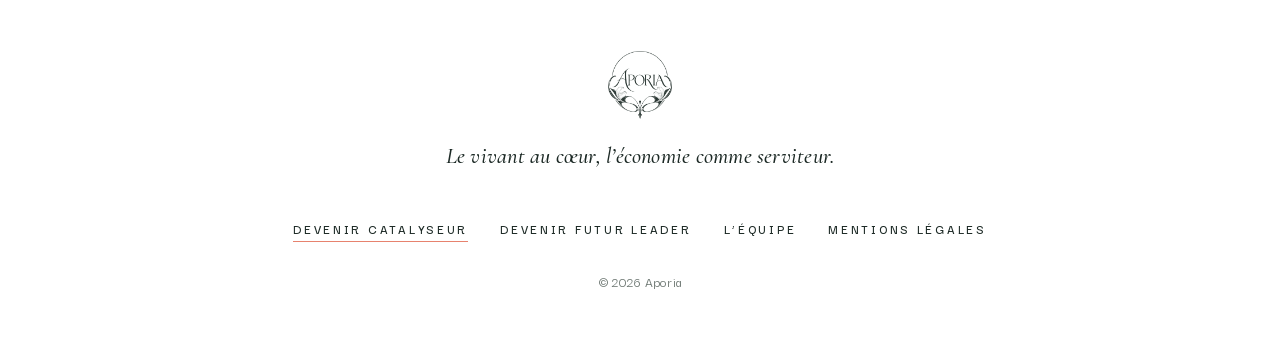
==== commit d743599d: "Catalyseur / Futur leader : retours PDF (chapeaux, listes « qui voulons », encadrés, listes sans cad" ====
--- a/catalyseur.html
+++ b/catalyseur.html
@@ -4,13 +4,13 @@
   <meta charset="utf-8">
   <meta name="viewport" content="width=device-width, initial-scale=1, viewport-fit=cover">
   <title>Devenir catalyseur · Aporia</title>
-  <meta name="description" content="Aporia réunit des dirigeants qui veulent transmettre, et ne plus agir seuls.">
+  <meta name="description" content="Vous voulez contribuer à infléchir notre trajectoire collective en favorisant l’émergence de leaders, plus conscients et au service du Vivant ? Aporia vous réunit en tribus pour catalyser ce mouvement culturel.">
   <meta name="theme-color" content="#f6efe6">
 
   <meta property="og:type" content="website">
   <meta property="og:locale" content="fr_FR">
   <meta property="og:title" content="Devenir catalyseur · Aporia">
-  <meta property="og:description" content="Aporia réunit des dirigeants qui veulent transmettre, et ne plus agir seuls.">
+  <meta property="og:description" content="Vous voulez contribuer à infléchir notre trajectoire collective en favorisant l’émergence de leaders, plus conscients et au service du Vivant ? Aporia vous réunit en tribus pour catalyser ce mouvement culturel.">
   <meta property="og:image" content="https://aporia-mouvement.netlify.app/assets/img/og-image.jpg">
   <meta name="twitter:card" content="summary_large_image">
 
@@ -50,23 +50,22 @@
     <header class="page-hero">
       <p class="kicker kicker--center">Catalyseurs</p>
       <h1 class="title">Devenir catalyseur</h1>
-      <p class="lead">Aporia réunit des dirigeants qui veulent transmettre, et ne plus agir seuls.</p>
+      <p class="lead">Vous voulez contribuer à infléchir notre trajectoire collective en favorisant l’émergence de leaders, plus conscients et au service du Vivant ?<br>Aporia vous réunit en tribus pour catalyser ce mouvement culturel.</p>
     </header>
 
     <section class="page">
       <div class="container container--text">
-        <h2 data-reveal>Ce qui nous rassemble</h2>
+        <h2 data-reveal>Nous sommes des fondateurs d’entreprise, des hauts fonctionnaires ou des élus, qui voulons :</h2>
         <ul class="checklist">
-          <li data-reveal style="--i:0">Le sentiment que le pouvoir sans conscience est devenu un problème.</li>
-          <li data-reveal style="--i:1">Une résonance avec le <a href="/#constat">constat</a> et le <a href="/#manifesto">manifesto</a> d’Aporia.</li>
-          <li data-reveal style="--i:2">L’envie de transmettre à la génération qui vient.</li>
-          <li data-reveal style="--i:3">Le besoin de ne plus porter cela seul.</li>
+          <li data-reveal style="--i:0">Redonner à l’exercice du pouvoir sa noblesse d’âme.</li>
+          <li data-reveal style="--i:1">Paver le chemin d’un leadership qui réconcilie pouvoir extérieur et puissance intérieure.</li>
+          <li data-reveal style="--i:2">Soutenir activement l’élévation des consciences de nos jeunes leaders.</li>
+          <li data-reveal style="--i:3">Agir en tribus de pairs pour démultiplier notre impact et partager la joie de vivre cette aventure unique.</li>
         </ul>
-        <p data-reveal>Nous sommes dirigeants d’entreprise, hauts fonctionnaires, élus.</p>
 
         <div class="notice" data-reveal>
           <h2>Vous engager</h2>
-          <p>La première tribu se constitue. Si vous vous sentez de la famille, écrivez‑nous.</p>
+          <p>La première tribu se constitue et les premiers pionniers se rassemblent.<br>Et si votre place était parmi eux ?<br>Pour la rejoindre, écrivez‑nous.</p>
           <p><a class="btn" data-contact="Devenir catalyseur" href="/#rejoindre">Nous écrire</a></p>
         </div>
       </div>
--- a/css/style.css
+++ b/css/style.css
@@ -99,7 +99,7 @@
 .kicker {
   display: inline-flex; align-items: center; gap: .9rem;
   margin: 0 0 1.25rem;
-  font-family: var(--sans); font-size: .82rem; font-weight: 600; letter-spacing: .28em; text-transform: uppercase;
+  font-family: var(--sans); font-size: .82rem; font-weight: 600; letter-spacing: .2em; text-transform: uppercase;
   color: var(--muted);
 }
 .kicker::before { content: ""; width: 2.5rem; height: 1px; background: var(--dawn); }
@@ -116,6 +116,7 @@
   text-transform: uppercase;
   text-wrap: balance;
 }
+.title--long { font-size: clamp(1.9rem, 1.35rem + 2.2vw, 3.2rem); line-height: 1.12; max-width: 58rem; }
 .lead { font-size: var(--fs-lead); line-height: 1.45; color: var(--ink); max-width: 44rem; margin-top: 1.75rem; text-wrap: pretty; }
 .prose p { text-wrap: pretty; }
 .prose--narrow { max-width: var(--max-text); }
@@ -163,7 +164,7 @@
 .nav { display: flex; align-items: center; gap: clamp(1rem, 2vw, 2rem); }
 .nav a {
   position: relative; text-decoration: none; color: var(--ink);
-  font-size: .85rem; font-weight: 600; letter-spacing: .18em; text-transform: uppercase; padding-block: .4rem;
+  font-size: .85rem; font-weight: 600; letter-spacing: .2em; text-transform: uppercase; padding-block: .4rem;
 }
 .nav a::after {
   content: ""; position: absolute; left: 0; right: 0; bottom: 0; height: 1px; background: var(--dawn);
@@ -194,27 +195,11 @@
 }
 .hero__sky {
   position: absolute; inset: 0; z-index: -1;
-  background: linear-gradient(180deg,
-    #9dbcdc 0%, #c3d7ea 22%, #eef1f2 42%, #f8e3c6 60%, #f4bb87 74%, #e98c76 84%, #b9739a 93%, #6d64a6 100%);
-}
-.hero__rays {
-  position: absolute; inset: -20% -10% 0; opacity: .32; mix-blend-mode: soft-light;
-  background: repeating-conic-gradient(from 180deg at 50% 0%, rgba(255,255,255,.55) 0deg 3deg, transparent 3deg 9deg);
-  -webkit-mask-image: linear-gradient(180deg, #000 0%, transparent 60%);
-          mask-image: linear-gradient(180deg, #000 0%, transparent 60%);
-  animation: rays 40s linear infinite alternate;
-}
-.hero__sun {
-  position: absolute; left: 50%; bottom: -14vmin; width: 70vmin; aspect-ratio: 1; border-radius: 50%;
-  translate: -50% calc(var(--hero-shift, 0) * -18vmin);
-  background: radial-gradient(circle, #fff7e0 0%, #ffd9a0 12%, rgba(255, 170, 120, .55) 30%, rgba(235, 120, 110, .2) 52%, transparent 70%);
-  filter: blur(2px);
-  animation: breathe 9s ease-in-out infinite;
-}
-.hero__haze {
-  position: absolute; inset: auto 0 0; height: 45%;
-  background: linear-gradient(180deg, transparent, rgba(255, 255, 255, .25));
-}
+  background: #f3d9c0 url("/assets/img/ciel.jpg") center 62% / cover no-repeat;
+  scale: calc(1 + var(--hero-shift, 0) * .08);
+}
+/* Aplat blanc translucide sur la photo */
+.hero__sky::after { content: ""; position: absolute; inset: 0; background: rgba(255, 255, 255, .42); }
 .hero__content { max-width: 52rem; translate: 0 calc(var(--hero-shift, 0) * 6rem); opacity: calc(1 - var(--hero-shift, 0) * 1.2); }
 .hero__logo { width: clamp(10rem, 20vw, 15rem); margin: 0 auto clamp(2rem, 5vh, 3rem); }
 .hero__title { font-family: var(--serif); font-weight: 400; font-size: clamp(1.45rem, 1rem + 2.1vw, 2.6rem); line-height: 1.3; letter-spacing: .02em; color: var(--ink); text-wrap: balance; }
@@ -223,7 +208,7 @@
 .hero__sub { max-width: 36rem; margin: clamp(1.5rem, 4vh, 2.25rem) auto 0; font-size: var(--fs-lead); line-height: 1.4; color: var(--ink); text-wrap: balance; }
 .hero__cta {
   display: inline-flex; flex-direction: column; align-items: center; gap: .75rem; margin-top: clamp(2.5rem, 7vh, 4rem);
-  font-size: .8rem; font-weight: 600; letter-spacing: .3em; text-transform: uppercase; text-decoration: none; color: var(--ink);
+  font-size: .82rem; font-weight: 600; letter-spacing: .2em; text-transform: uppercase; text-decoration: none; color: var(--ink);
 }
 .hero__cta svg { animation: nudge 2.4s ease-in-out infinite; }
 
@@ -240,9 +225,9 @@
   display: grid; grid-template-columns: 4rem minmax(0, 6fr) minmax(0, 5fr); gap: clamp(1rem, 4vw, 4rem); align-items: baseline;
   padding-block: clamp(2rem, 4vw, 3rem); border-bottom: 1px solid var(--line);
 }
-.beat__num { font-family: var(--sans); font-size: .85rem; font-weight: 650; letter-spacing: .2em; color: var(--coral); }
+.beat__num { font-family: var(--sans); font-size: .85rem; font-weight: 600; letter-spacing: .2em; color: var(--coral); }
 .beat__claim {
-  margin: 0; font-family: var(--serif); font-weight: 400; color: var(--ink);
+  margin: 0; font-family: var(--serif); font-style: italic; font-weight: 400; color: var(--ink);
   font-size: clamp(1.7rem, 1.3rem + 1.6vw, 2.7rem); line-height: 1.15; text-wrap: balance;
 }
 .beat__text { margin: 0; text-wrap: pretty; }
@@ -272,17 +257,22 @@
 }
 .manifesto { text-align: center; }
 .manifesto__line {
-  font-family: var(--serif); font-size: clamp(1.45rem, 1.1rem + 1.3vw, 2.3rem); line-height: 1.35; color: #fff; margin: 0 auto 1.3em;
+  font-family: var(--serif); font-style: italic; font-size: clamp(1.45rem, 1.1rem + 1.3vw, 2.3rem); line-height: 1.35; color: #fff; margin: 0 auto 1.3em;
   max-width: 44rem; text-wrap: balance;
 }
 .manifesto__line:last-child { margin-bottom: 0; }
-.manifesto__line--accent { font-style: italic; color: #ffd9a8; font-size: clamp(1.8rem, 1.3rem + 2vw, 3rem); }
+.manifesto__line--accent { color: #ffd9a8; }
+.band { position: relative; isolation: isolate; overflow: hidden; padding-block: clamp(5rem, 11vw, 8.5rem); text-align: center; }
+.band__sky { position: absolute; inset: 0; z-index: -1; background: #f3d9c0 url("/assets/img/ciel.jpg") center 40% / cover no-repeat; }
+.band__sky::after { content: ""; position: absolute; inset: 0; background: rgba(255, 255, 255, .55); }
+.band__text { font-family: var(--serif); font-style: italic; font-size: clamp(1.5rem, 1.15rem + 1.4vw, 2.4rem); line-height: 1.35; color: var(--ink); margin: 0 auto; text-wrap: balance; }
+@media (max-width: 56rem) { .hero__sky, .band__sky { background-image: url("/assets/img/ciel-900.jpg"); } }
 .js .manifesto__line { opacity: .2; transition: opacity .9s var(--ease); }
 .js .manifesto__line.is-lit { opacity: 1; }
 
 /* 9. Le mouvement : deux membres et ce qui les relie ------------------------- */
 .alliance {
-  display: grid; grid-template-columns: minmax(0, 1fr) minmax(11rem, 14rem) minmax(0, 1fr);
+  display: grid; grid-template-columns: minmax(0, 1fr) minmax(6rem, 9rem) minmax(0, 1fr);
   align-items: center; gap: clamp(1rem, 2.5vw, 2rem);
 }
 .member {
@@ -296,19 +286,22 @@
 .member--leaders { --tone: var(--violet); }
 .member h3 { position: relative; font-family: var(--serif); font-size: clamp(1.45rem, 1.25rem + .7vw, 1.85rem); font-weight: 500; letter-spacing: .05em; text-transform: uppercase; line-height: 1.15; margin-bottom: 1.25rem; }
 .member p { position: relative; margin: 0; }
+.member p + p { margin-top: 1em; }
+.member h3 { margin-bottom: .35rem; }
+.member .member__tag { font-family: var(--serif); font-style: italic; font-size: clamp(1.15rem, 1.05rem + .4vw, 1.35rem); line-height: 1.3; color: var(--muted); margin-bottom: 1.25rem; }
 
 .bridge { position: relative; text-align: center; padding-block: 2rem; }
 .bridge::before {
   content: ""; position: absolute; left: -2rem; right: -2rem; top: 50%; height: 1px; background: var(--dawn); z-index: 0;
 }
-.bridge__box { position: relative; z-index: 1; background: var(--paper-warm); padding: 1.25rem .25rem; }
-.bridge h3 { font-family: var(--sans); font-size: .8rem; font-weight: 650; letter-spacing: .26em; text-transform: uppercase; color: var(--muted); margin-bottom: .75rem; }
+.bridge__box { position: relative; z-index: 1; background: var(--paper-warm); padding: .75rem; width: fit-content; margin-inline: auto; }
+.bridge__box img { display: block; width: clamp(4.5rem, 6vw, 6rem); }
 .approach { max-width: 44rem; margin: clamp(3.5rem, 7vw, 5.5rem) auto 0; padding-top: clamp(2.5rem, 5vw, 3.5rem); border-top: 1px solid var(--line); text-align: center; }
 .approach .kicker { margin: 0 0 1rem; }
-.approach__title { font-family: var(--serif); font-size: clamp(1.6rem, 1.3rem + 1vw, 2.2rem); line-height: 1.2; margin: 0 0 1rem; }
+.approach__title { font-family: var(--serif); font-style: italic; font-size: clamp(1.6rem, 1.3rem + 1vw, 2.2rem); line-height: 1.2; margin: 0 0 1rem; text-wrap: balance; }
 .approach__text { margin: 0; text-wrap: pretty; }
+.approach__text strong { font-weight: 650; }
 .approach__text a { color: inherit; text-decoration-color: var(--gold); text-underline-offset: .2em; }
-.bridge p { font-family: var(--serif); font-style: italic; font-size: clamp(1.3rem, 1.15rem + .5vw, 1.6rem); line-height: 1.3; color: var(--ink); margin: 0; }
 
 /* 10. Contact : ciel d'aube ---------------------------------------------------- */
 .dawn { position: relative; isolation: isolate; overflow: hidden; padding-block: clamp(6rem, 14vw, 10rem); text-align: center; color: #fff; }
@@ -329,7 +322,7 @@
 .site-footer__baseline { font-family: var(--serif); font-style: italic; font-size: 1.4rem; color: var(--ink); margin: 0; }
 .footer-links { display: flex; flex-wrap: wrap; justify-content: center; gap: .5rem 2rem; margin: 1.5rem 0 1rem; padding: 0; list-style: none; }
 .footer-links a {
-  font-size: .85rem; font-weight: 600; letter-spacing: .16em; text-transform: uppercase; text-decoration: none; color: var(--ink);
+  font-size: .85rem; font-weight: 600; letter-spacing: .2em; text-transform: uppercase; text-decoration: none; color: var(--ink);
   background: linear-gradient(var(--coral), var(--coral)) 0 100% / 0 1px no-repeat; padding-bottom: .2rem;
   transition: background-size .4s var(--ease);
 }
@@ -342,7 +335,10 @@
   font-family: var(--serif); font-weight: 300; font-size: clamp(4rem, 3rem + 5vw, 7.5rem); line-height: 1; margin: 0 0 1rem;
   background: var(--dawn); -webkit-background-clip: text; background-clip: text; color: transparent;
 }
-.literal { font-family: var(--serif); font-style: italic; font-size: 1.6rem; color: var(--ink); margin: 0; }
+.roots { margin: 0; display: grid; gap: .4rem; }
+.roots div { display: flex; gap: .9rem; align-items: baseline; }
+.roots dt { font-family: var(--serif); font-style: italic; font-size: 1.6rem; color: var(--ink); min-width: 3.6rem; }
+.roots dd { margin: 0; color: var(--muted); }
 .etymology__text p:last-child { margin-bottom: 0; }
 .etymology__text .statement { text-align: left; margin: 1.5rem 0 0; font-size: clamp(1.35rem, 1.15rem + .8vw, 1.85rem); }
 
@@ -367,10 +363,10 @@
 .page ul { padding-left: 1.2em; margin: 0 0 1em; }
 .page li { margin-bottom: .4em; }
 
-.checklist { list-style: none; padding: 0 !important; display: grid; gap: .9rem; }
-.checklist li { position: relative; padding: 1.1rem 1.25rem 1.1rem 3.25rem; margin: 0 !important; border-radius: .9rem; background: var(--paper-warm); color: var(--ink); }
+.checklist { list-style: none; padding: 0 !important; display: grid; gap: 1rem; }
+.checklist li { position: relative; padding-left: 2rem; margin: 0 !important; color: var(--ink); }
 .checklist li::before {
-  content: ""; position: absolute; left: 1.25rem; top: 50%; translate: 0 -50%; width: .9rem; height: .9rem; border-radius: 50%;
+  content: ""; position: absolute; left: 0; top: .4em; width: .9rem; height: .9rem; border-radius: 50%;
   background: var(--dawn);
 }
 
@@ -392,10 +388,12 @@
   font-family: var(--serif); font-size: 3rem; color: rgba(29, 42, 38, .35);
 }
 .person__photo::before { content: ""; position: absolute; inset: 0; border-radius: 50%; padding: 1px; background: var(--dawn); -webkit-mask: linear-gradient(#000 0 0) content-box, linear-gradient(#000 0 0); -webkit-mask-composite: xor; mask-composite: exclude; }
+.person__photo img { width: 100%; height: 100%; object-fit: cover; border-radius: 50%; display: block; }
 .person h2 { font-size: clamp(1.35rem, 1.05rem + .8vw, 1.75rem); white-space: nowrap; margin: 0 0 .35rem; }
-.person__role { font-size: .82rem; font-weight: 650; letter-spacing: .24em; text-transform: uppercase; color: var(--muted); margin-bottom: 1rem; }
+.person__role { font-size: .82rem; font-weight: 600; letter-spacing: .2em; text-transform: uppercase; color: var(--muted); margin-bottom: 1rem; }
 .person__story { color: var(--ink); line-height: 1.55; margin: 0; text-wrap: pretty; }
 .person__story cite { font-style: italic; }
+.person__story + .person__story { margin-top: .9em; }
 
 .legal h2 { font-size: 1.35rem; }
 .legal address { font-style: normal; }
@@ -410,15 +408,14 @@
 .js .hero__cta { animation-delay: 1.2s; }
 
 @keyframes rise { from { opacity: 0; transform: translateY(18px); filter: blur(4px); } to { opacity: 1; transform: none; filter: none; } }
-@keyframes rays { from { transform: rotate(-4deg); } to { transform: rotate(4deg); } }
-@keyframes breathe { 0%, 100% { scale: 1; opacity: .95; } 50% { scale: 1.06; opacity: 1; } }
 @keyframes nudge { 0%, 100% { transform: translateY(0); } 50% { transform: translateY(6px); } }
 
 @media (prefers-reduced-motion: reduce) {
   html { scroll-behavior: auto; }
   *, *::before, *::after { animation-duration: .01ms !important; animation-iteration-count: 1 !important; transition-duration: .01ms !important; }
   .js [data-reveal], .js .manifesto__line { opacity: 1; transform: none; }
-  .hero__content, .hero__sun { translate: none; }
+  .hero__content { translate: none; }
+  .hero__sky { scale: none; }
 }
 
 /* 15. Responsive ---------------------------------------------------------------------- */
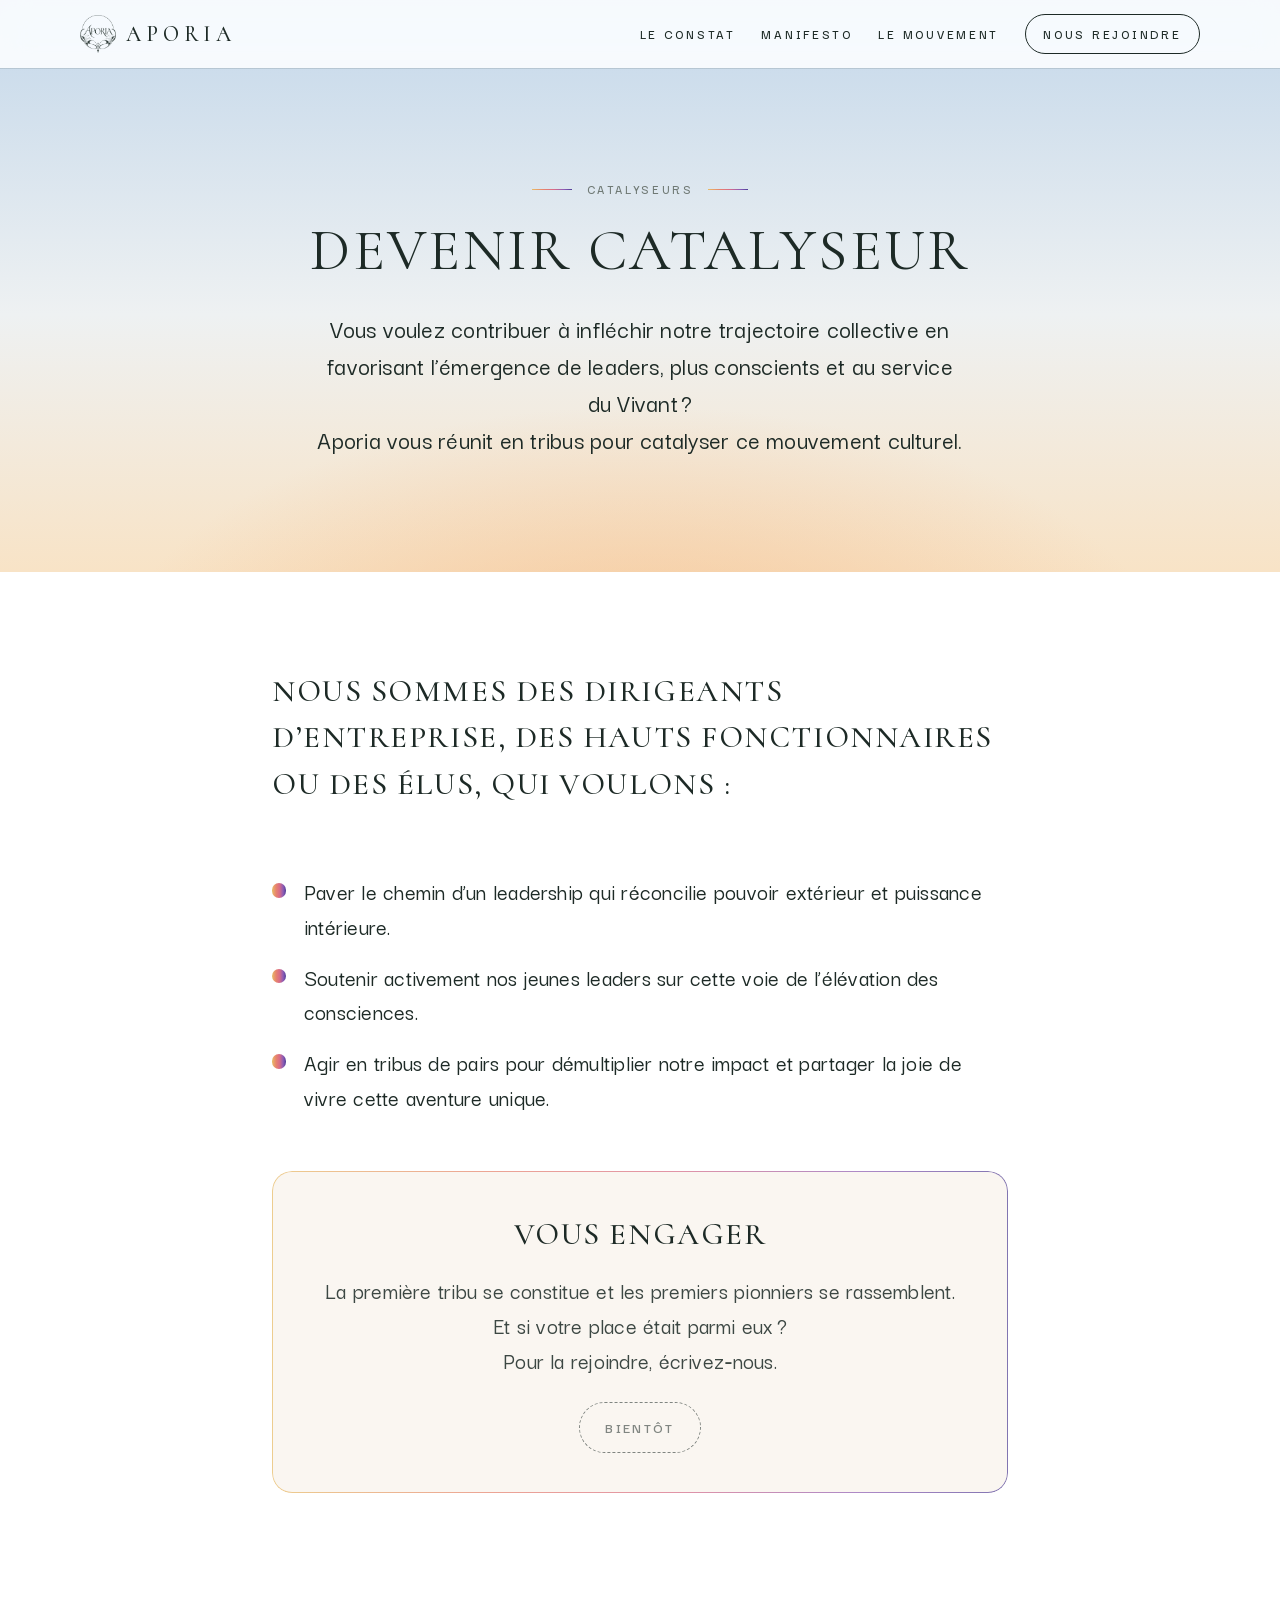
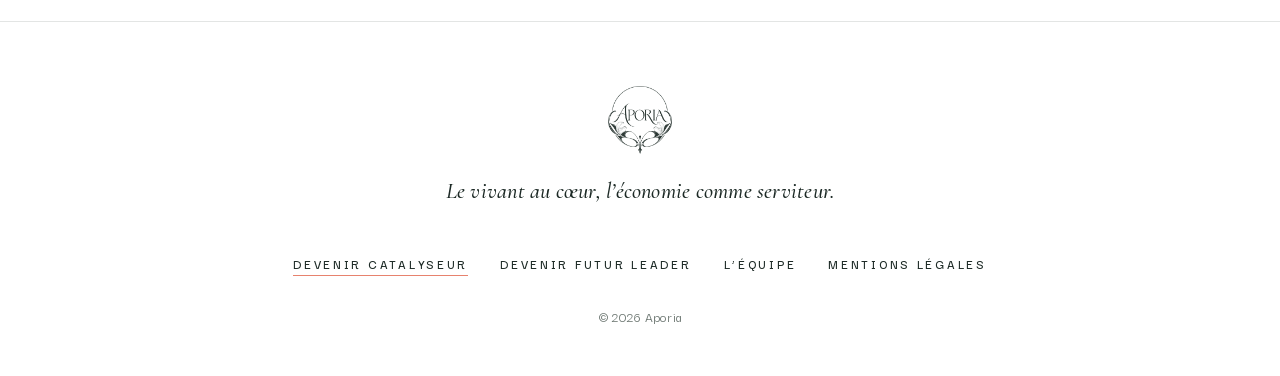
==== commit 9d1b0c75: "Équipe : photos de Jeanne et Martin, retours PDF (étymologie, L'esprit, listes catalyseur / futur le" ====
--- a/catalyseur.html
+++ b/catalyseur.html
@@ -55,11 +55,11 @@
 
     <section class="page">
       <div class="container container--text">
-        <h2 data-reveal>Nous sommes des fondateurs d’entreprise, des hauts fonctionnaires ou des élus, qui voulons :</h2>
+        <h2 data-reveal>Nous sommes des dirigeants d’entreprise, des hauts fonctionnaires ou des élus, qui voulons :</h2>
         <ul class="checklist">
           <li data-reveal style="--i:0">Redonner à l’exercice du pouvoir sa noblesse d’âme.</li>
           <li data-reveal style="--i:1">Paver le chemin d’un leadership qui réconcilie pouvoir extérieur et puissance intérieure.</li>
-          <li data-reveal style="--i:2">Soutenir activement l’élévation des consciences de nos jeunes leaders.</li>
+          <li data-reveal style="--i:2">Soutenir activement nos jeunes leaders sur cette voie de l’élévation des consciences.</li>
           <li data-reveal style="--i:3">Agir en tribus de pairs pour démultiplier notre impact et partager la joie de vivre cette aventure unique.</li>
         </ul>
 
